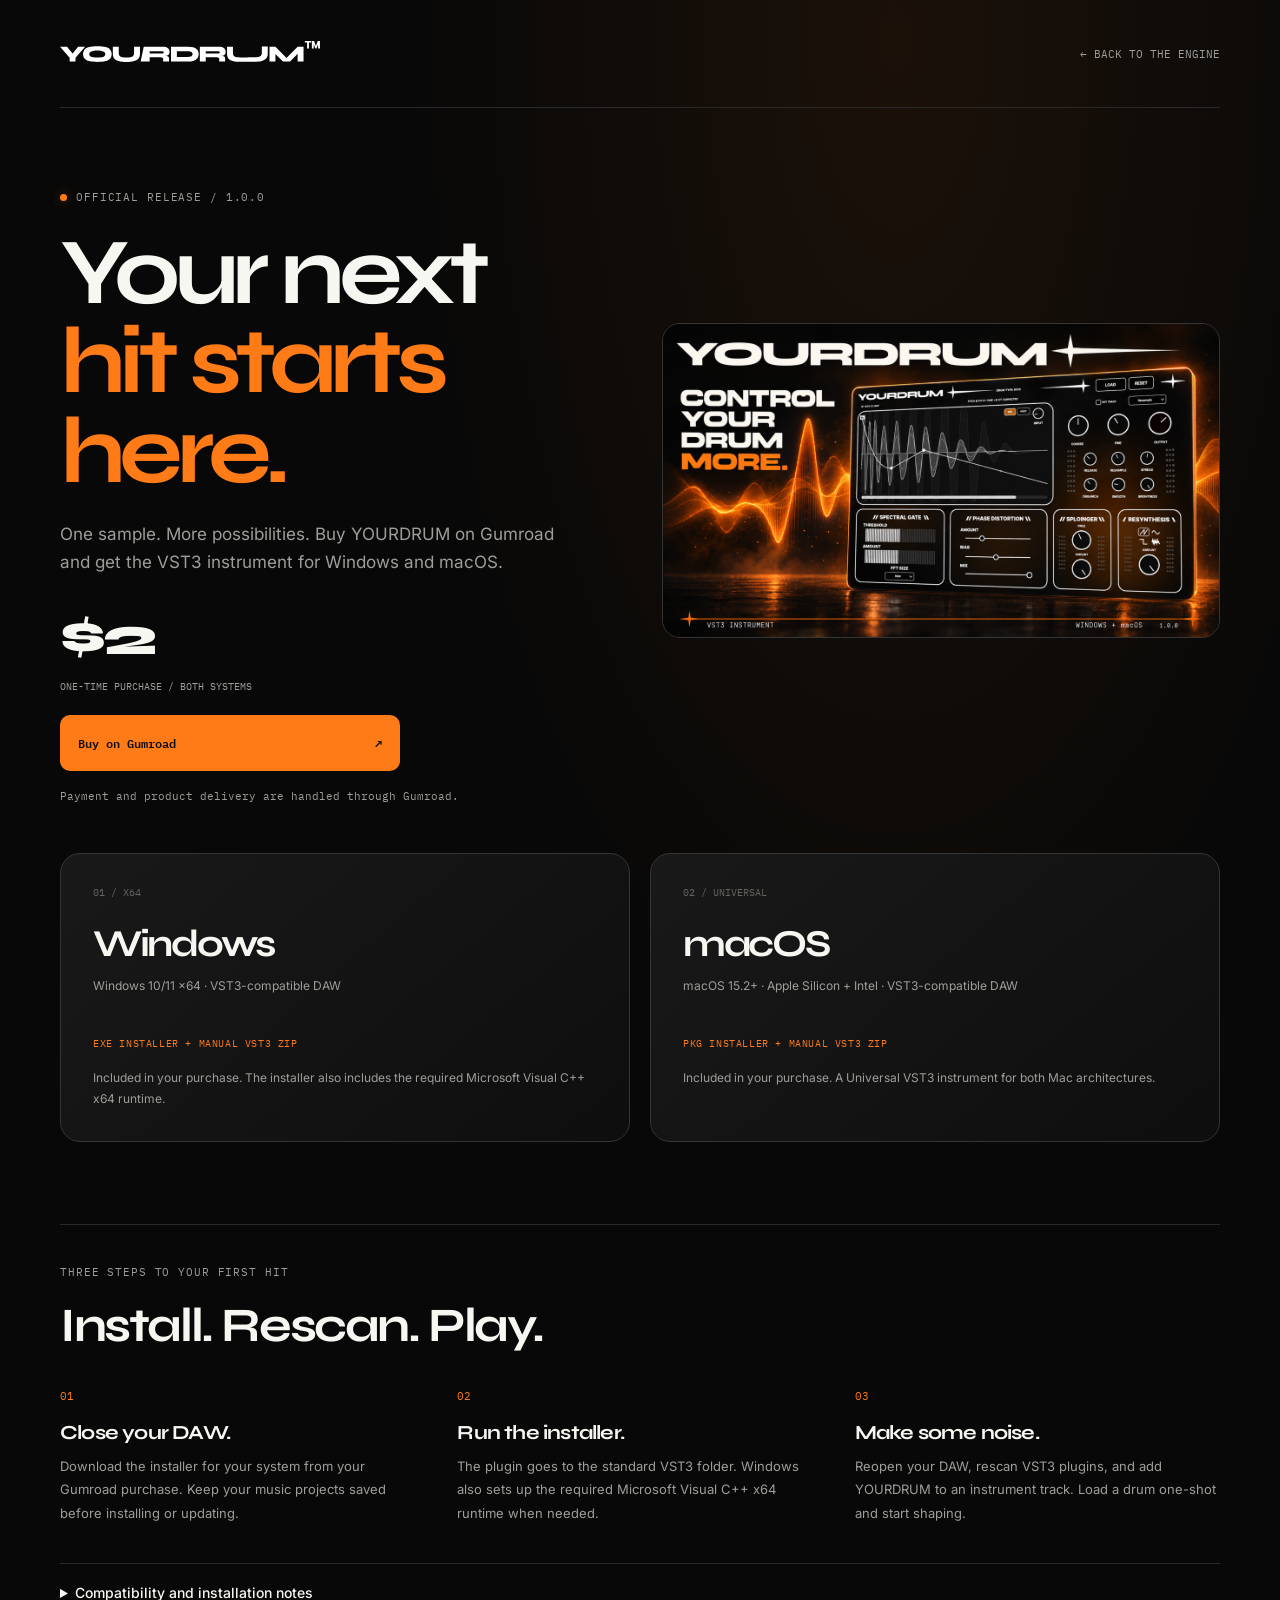
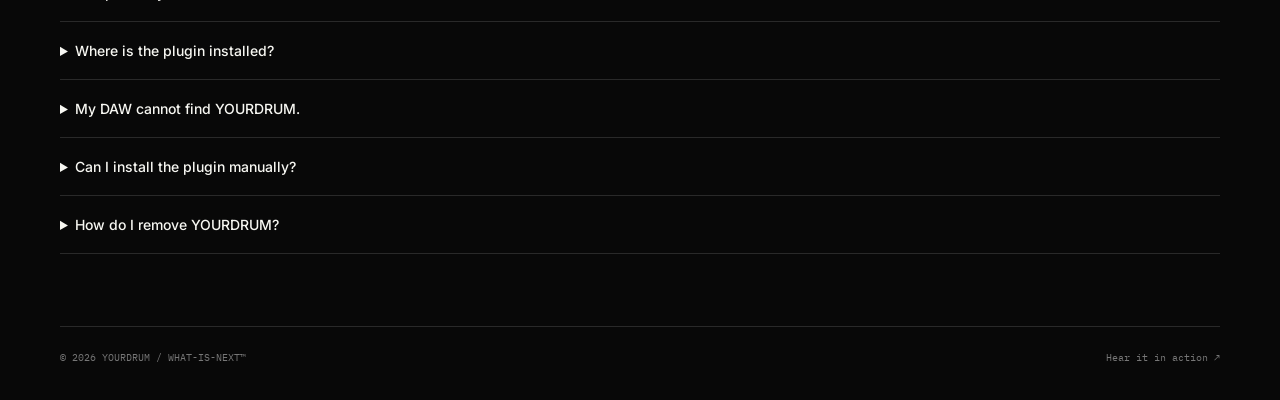
==== site/buy/index.html @ 63643c4b "Launch official YOURDRUM release with Gumroad purchase flow" ====
<!doctype html>
<html lang="en">
<head>
  <meta charset="utf-8" />
  <meta name="viewport" content="width=device-width, initial-scale=1" />
  <meta name="description" content="Buy YOURDRUM 1.0.0 on Gumroad. Windows and macOS VST3 instrument, system requirements and installation help." />
  <title>YOURDRUM — Buy on Gumroad</title>
  <link rel="canonical" href="https://yourdrum.what-is-next.vip/buy/" />
  <meta property="og:type" content="website" />
  <meta property="og:title" content="YOURDRUM — Official release" />
  <meta property="og:description" content="One sample. More possibilities. Buy YOURDRUM for Windows and macOS on Gumroad." />
  <meta property="og:url" content="https://yourdrum.what-is-next.vip/buy/" />
  <meta property="og:image" content="https://yourdrum.what-is-next.vip/assets/yourdrum-cover.png" />
  <meta name="twitter:card" content="summary_large_image" />
  <link rel="icon" href="../asdasfasfag.svg" type="image/svg+xml" />
  <link rel="stylesheet" href="../assets/fonts.css" />
  <link rel="stylesheet" href="../assets/store.css" />
  <script src="../assets/store.js" defer></script>
</head>
<body>
  <header class="nav wrap">
    <a href="../index.html" aria-label="YOURDRUM home"><img src="../asdasfasfag.svg" alt="YOURDRUM" /></a>
    <a class="back" href="../index.html">← Back to the engine</a>
  </header>
  <main class="wrap">
    <section class="purchase-intro">
      <div class="intro">
        <div class="eyebrow"><span class="status-dot"></span> OFFICIAL RELEASE / 1.0.0</div>
        <h1>Your next<br><span>hit starts here.</span></h1>
        <p>One sample. More possibilities. Buy YOURDRUM on Gumroad and get the VST3 instrument for Windows and macOS.</p>
        <div class="purchase-action"><strong>$2</strong><span>ONE-TIME PURCHASE / BOTH SYSTEMS</span></div>
        <a class="download-btn purchase-btn" href="https://gumroad.com/" data-gumroad target="_blank" rel="noopener">Buy on Gumroad <span>↗</span></a>
        <p class="purchase-note">Payment and product delivery are handled through Gumroad.</p>
      </div>
      <img class="purchase-art" src="../assets/yourdrum-cover.png" alt="YOURDRUM drum design VST3 instrument" width="1280" height="720" />
    </section>
    <section class="downloads" aria-label="System requirements">
      <article class="download-card"><div class="card-index">01 / X64</div><h2>Windows</h2><p>Windows 10/11 x64 · VST3-compatible DAW</p><div class="format">EXE INSTALLER + MANUAL VST3 ZIP</div><p>Included in your purchase. The installer also includes the required Microsoft Visual C++ x64 runtime.</p></article>
      <article class="download-card"><div class="card-index">02 / UNIVERSAL</div><h2>macOS</h2><p>macOS 15.2+ · Apple Silicon + Intel · VST3-compatible DAW</p><div class="format">PKG INSTALLER + MANUAL VST3 ZIP</div><p>Included in your purchase. A Universal VST3 instrument for both Mac architectures.</p></article>
    </section>
    <section class="installation" aria-labelledby="installTitle">
      <div class="eyebrow">THREE STEPS TO YOUR FIRST HIT</div>
      <h2 id="installTitle">Install. Rescan. Play.</h2>
      <div class="steps">
        <article><span>01</span><h3>Close your DAW.</h3><p>Download the installer for your system from your Gumroad purchase. Keep your music projects saved before installing or updating.</p></article>
        <article><span>02</span><h3>Run the installer.</h3><p>The plugin goes to the standard VST3 folder. Windows also sets up the required Microsoft Visual C++ x64 runtime when needed.</p></article>
        <article><span>03</span><h3>Make some noise.</h3><p>Reopen your DAW, rescan VST3 plugins, and add YOURDRUM to an instrument track. Load a drum one-shot and start shaping.</p></article>
      </div>
      <div class="help">
        <details><summary>Compatibility and installation notes</summary><div><p>YOURDRUM is a VST3 instrument for a compatible DAW. Windows requires Windows 10/11 x64; macOS requires 15.2 or newer and supports Apple Silicon and Intel. Audio Unit and a standalone application are not included.</p><p>The installers are unsigned and the macOS package is not notarized. Your system may ask you to approve opening the installer. The plugin uses 32-bit floating-point audio processing. On macOS, the first factory preset may appear without a name.</p></div></details>
        <details><summary>Where is the plugin installed?</summary><div><p><b>Windows</b><br><code>C:\Program Files\Common Files\VST3\YourDrum.vst3</code></p><p><b>macOS</b><br><code>/Library/Audio/Plug-Ins/VST3/YourDrum.vst3</code></p></div></details>
        <details><summary>My DAW cannot find YOURDRUM.</summary><div><p>Confirm the OS requirements, enable VST3 scanning and rescan the standard folder. YOURDRUM is an instrument: add it to an instrument or MIDI track. On Windows, confirm that Microsoft Visual C++ x64 runtime installed successfully. The macOS build requires 15.2 or newer.</p></div></details>
        <details><summary>Can I install the plugin manually?</summary><div><p>Download the manual VST3 ZIP from your Gumroad purchase, extract the archive and copy the complete <code>YourDrum.vst3</code> bundle to the folder above. On Windows, the Microsoft Visual C++ x64 runtime is still required. Then rescan plugins in your DAW.</p></div></details>
        <details><summary>How do I remove YOURDRUM?</summary><div><p>Close your DAW. On Windows, use Settings → Apps → YOURDRUM → Uninstall. On macOS, move <code>YourDrum.vst3</code> from the installation folder to the Trash. Your own samples and projects stay in their original folders.</p></div></details>
      </div>
    </section>
  </main>
  <footer class="wrap"><span>© 2026 YOURDRUM / WHAT-IS-NEXT™</span><a href="../index.html#demo">Hear it in action ↗</a></footer>
</body>
</html>
---- site/assets/fonts.css ----
@font-face {
  font-family: 'IBM Plex Mono';
  font-style: normal;
  font-weight: 400;
  font-display: swap;
  src: url(font-0.ttf) format('truetype');
}
@font-face {
  font-family: 'IBM Plex Mono';
  font-style: normal;
  font-weight: 500;
  font-display: swap;
  src: url(font-1.ttf) format('truetype');
}
@font-face {
  font-family: 'IBM Plex Mono';
  font-style: normal;
  font-weight: 600;
  font-display: swap;
  src: url(font-2.ttf) format('truetype');
}
@font-face {
  font-family: 'Inter';
  font-style: normal;
  font-weight: 400;
  font-display: swap;
  src: url(font-3.ttf) format('truetype');
}
@font-face {
  font-family: 'Inter';
  font-style: normal;
  font-weight: 500;
  font-display: swap;
  src: url(font-4.ttf) format('truetype');
}
@font-face {
  font-family: 'Inter';
  font-style: normal;
  font-weight: 600;
  font-display: swap;
  src: url(font-5.ttf) format('truetype');
}
@font-face {
  font-family: 'Inter';
  font-style: normal;
  font-weight: 700;
  font-display: swap;
  src: url(font-6.ttf) format('truetype');
}
@font-face {
  font-family: 'Inter';
  font-style: normal;
  font-weight: 800;
  font-display: swap;
  src: url(font-7.ttf) format('truetype');
}
@font-face {
  font-family: 'Syne';
  font-style: normal;
  font-weight: 500;
  font-display: swap;
  src: url(font-8.ttf) format('truetype');
}
@font-face {
  font-family: 'Syne';
  font-style: normal;
  font-weight: 600;
  font-display: swap;
  src: url(font-9.ttf) format('truetype');
}
@font-face {
  font-family: 'Syne';
  font-style: normal;
  font-weight: 700;
  font-display: swap;
  src: url(font-10.ttf) format('truetype');
}
@font-face {
  font-family: 'Syne';
  font-style: normal;
  font-weight: 800;
  font-display: swap;
  src: url(font-11.ttf) format('truetype');
}
---- site/assets/store.css ----
:root { --orange:#ff7b17; --text:#f7f7f2; --muted:#9e9e99; color-scheme:dark; }
* { box-sizing:border-box; margin:0; padding:0; }
body { background:#080808; color:var(--text); font-family:Inter,system-ui,sans-serif; background-image:radial-gradient(ellipse at 70% 2%, #ff7b1714, transparent 40%); }
a { color:inherit; text-decoration:none; }
button,input { font:inherit; }
button,a { -webkit-tap-highlight-color:transparent; }
button { cursor:pointer; }
:focus-visible { outline:2px solid var(--orange); outline-offset:5px; }
[hidden] { display:none !important; }
.wrap { width:min(1160px,calc(100% - 64px)); margin:auto; }
.nav { display:flex; align-items:center; justify-content:space-between; gap:22px; height:108px; border-bottom:1px solid #292929; }
.nav img { width:260px; max-width:100%; }
.back,.eyebrow,.release-meta,.filters button,.format,.download-btn,.manual,.package-note,.steps>article>span,.checksum,.card-index,.file-size,footer { font-family:'IBM Plex Mono',monospace; }
.back { color:var(--muted); font-size:11px; text-transform:uppercase; }
.back:hover,footer a:hover,.manual:hover { color:var(--orange); }
.intro { padding:82px 0 48px; }
.eyebrow { font-size:11px; color:var(--muted); letter-spacing:.08em; display:flex; align-items:center; gap:9px; }
.status-dot { height:7px; width:7px; border-radius:50%; background:var(--orange); box-shadow:0 0 12px #ff7b1766; }
h1,h2,h3 { font-family:Syne,Inter,sans-serif; }
h1 { font-size:clamp(50px,7.4vw,94px); line-height:.95; letter-spacing:-.07em; margin:24px 0; }
h1>span { color:var(--orange); }
.intro>p { color:var(--muted); line-height:1.65; font-size:17px; max-width:520px; }
.release-meta { display:flex; flex-wrap:wrap; gap:12px 24px; font-size:9px; color:#787873; margin-top:28px; }
.toolbar { display:flex; justify-content:space-between; gap:16px; align-items:center; margin:8px 0 20px; }
.filters { display:flex; gap:4px; border:1px solid #303030; border-radius:10px; padding:4px; }
.filters button { background:transparent; border:0; color:var(--muted); padding:11px 16px; font-size:11px; border-radius:6px; }
.filters button[aria-pressed=true] { background:var(--text); color:#080808; }
.search input { background:#111; border:1px solid #303030; color:var(--text); padding:14px 16px; border-radius:10px; width:240px; font-size:12px; }
.downloads { display:grid; grid-template-columns:repeat(2,minmax(0,1fr)); gap:20px; }
.download-card { min-width:0; padding:32px; border:1px solid #353535; border-radius:20px; background:linear-gradient(140deg,#191919,#0e0e0e); transition:border-color .2s; }
.download-card:hover { border-color:#ff7b1777; }
.card-top { display:flex; justify-content:space-between; align-items:center; gap:16px; margin-bottom:34px; }
.platform-icon { width:46px; height:46px; color:var(--text); }
.platform-icon svg { display:block; width:100%; height:100%; }
.card-index { color:#656560; font-size:10px; }
.download-card h2 { font-size:38px; letter-spacing:-.06em; margin-bottom:10px; }
.download-card>p { color:var(--muted); font-size:12px; min-height:39px; line-height:1.7; }
.format { color:var(--orange); font-size:10px; letter-spacing:.06em; margin:22px 0 18px; }
.download-btn { display:flex; justify-content:space-between; gap:16px; align-items:center; padding:18px; background:var(--orange); color:#0b0b0b; border-radius:10px; font-size:12px; font-weight:600; transition:background .2s,transform .2s; }
.download-btn:hover { background:#ff994a; transform:translateY(-2px); }
.manual { display:inline-block; font-size:10px; color:var(--muted); margin-top:18px; padding:6px 0; }
.file-size { font-size:9px; color:#888; margin-top:12px; }
.checksum { margin-top:22px; padding-top:17px; border-top:1px solid #2d2d2d; color:#999; font-size:10px; }
.checksum summary { cursor:pointer; }
.checksum code { display:block; font-size:10px; line-height:1.8; overflow-wrap:anywhere; color:#bbb; margin:12px 0 8px; }
.checksum button { border:1px solid #444; border-radius:5px; color:#bbb; background:#161616; padding:6px 10px; font-size:10px; }
.copy-status { display:block; line-height:1.6; margin-top:6px; }
.package-note { margin:24px 0 0; color:#888; font-size:10px; line-height:1.9; max-width:850px; }
.empty { border:1px solid #333; padding:30px; color:var(--muted); text-align:center; border-radius:10px; }
.installation { margin:82px 0 72px; padding-top:40px; border-top:1px solid #292929; }
.installation>h2 { font-size:clamp(32px,4vw,48px); letter-spacing:-.05em; margin:18px 0 30px; }
.steps { display:grid; grid-template-columns:repeat(3,minmax(0,1fr)); gap:32px; margin-bottom:38px; }
.steps>article>span { font-size:11px; color:var(--orange); }
.steps h3 { font-size:20px; margin:16px 0 10px; letter-spacing:-.04em; }
.steps p,.help p { font-size:13px; color:var(--muted); line-height:1.8; }
.help { border-top:1px solid #292929; }
.help details { border-bottom:1px solid #292929; padding:20px 0; }
.help summary { cursor:pointer; font-size:14px; font-weight:500; }
.help details>div { padding-top:16px; max-width:760px; }
.help p+p { margin-top:16px; }
code { overflow-wrap:anywhere; }
footer { padding:24px 0 36px; border-top:1px solid #292929; display:flex; justify-content:space-between; gap:16px; font-size:10px; color:#777; }
.sr-only { position:absolute; width:1px; height:1px; padding:0; overflow:hidden; clip:rect(0,0,0,0); white-space:nowrap; border:0; }
@media(max-width:720px) {
  .wrap { width:calc(100% - 36px); }
  .nav { height:86px; }.nav img { width:170px; }.back { font-size:9px; max-width:100px; text-align:right; }
  .intro { padding-top:52px; }h1 { font-size:clamp(46px,10vw,68px); }.intro>p { font-size:15px; }
  .toolbar { align-items:stretch; flex-direction:column; }.filters { justify-content:space-between; }.filters button { flex:1; padding:11px 8px; }.search input { width:100%; }
  .downloads,.steps { grid-template-columns:1fr; }.download-card { padding:26px; }.card-top { margin-bottom:24px; }
  .installation { margin-top:56px; }.steps { gap:28px; }footer { flex-direction:column; }
}
@media(prefers-reduced-motion:reduce) { * { transition:none !important; } }

.purchase-intro { display:grid; grid-template-columns:1fr 1fr; gap:44px; align-items:center; }
.purchase-art { width:100%; height:auto; border-radius:18px; border:1px solid #353535; }
.purchase-action { display:flex; flex-direction:column; gap:10px; margin:28px 0 20px; }
.purchase-action strong { font:800 54px Syne,Inter,sans-serif; letter-spacing:-.06em; }
.purchase-action span,.purchase-note { font:10px "IBM Plex Mono",monospace; color:#9e9e99; line-height:1.6; }
.purchase-btn { width:min(340px,100%); }
.intro .purchase-note { margin-top:16px; font-size:11px; }
.download-card .card-index { margin-bottom:22px; }
@media(max-width:900px) { .purchase-intro { grid-template-columns:1fr; gap:0; } .purchase-art { margin-bottom:36px; } }
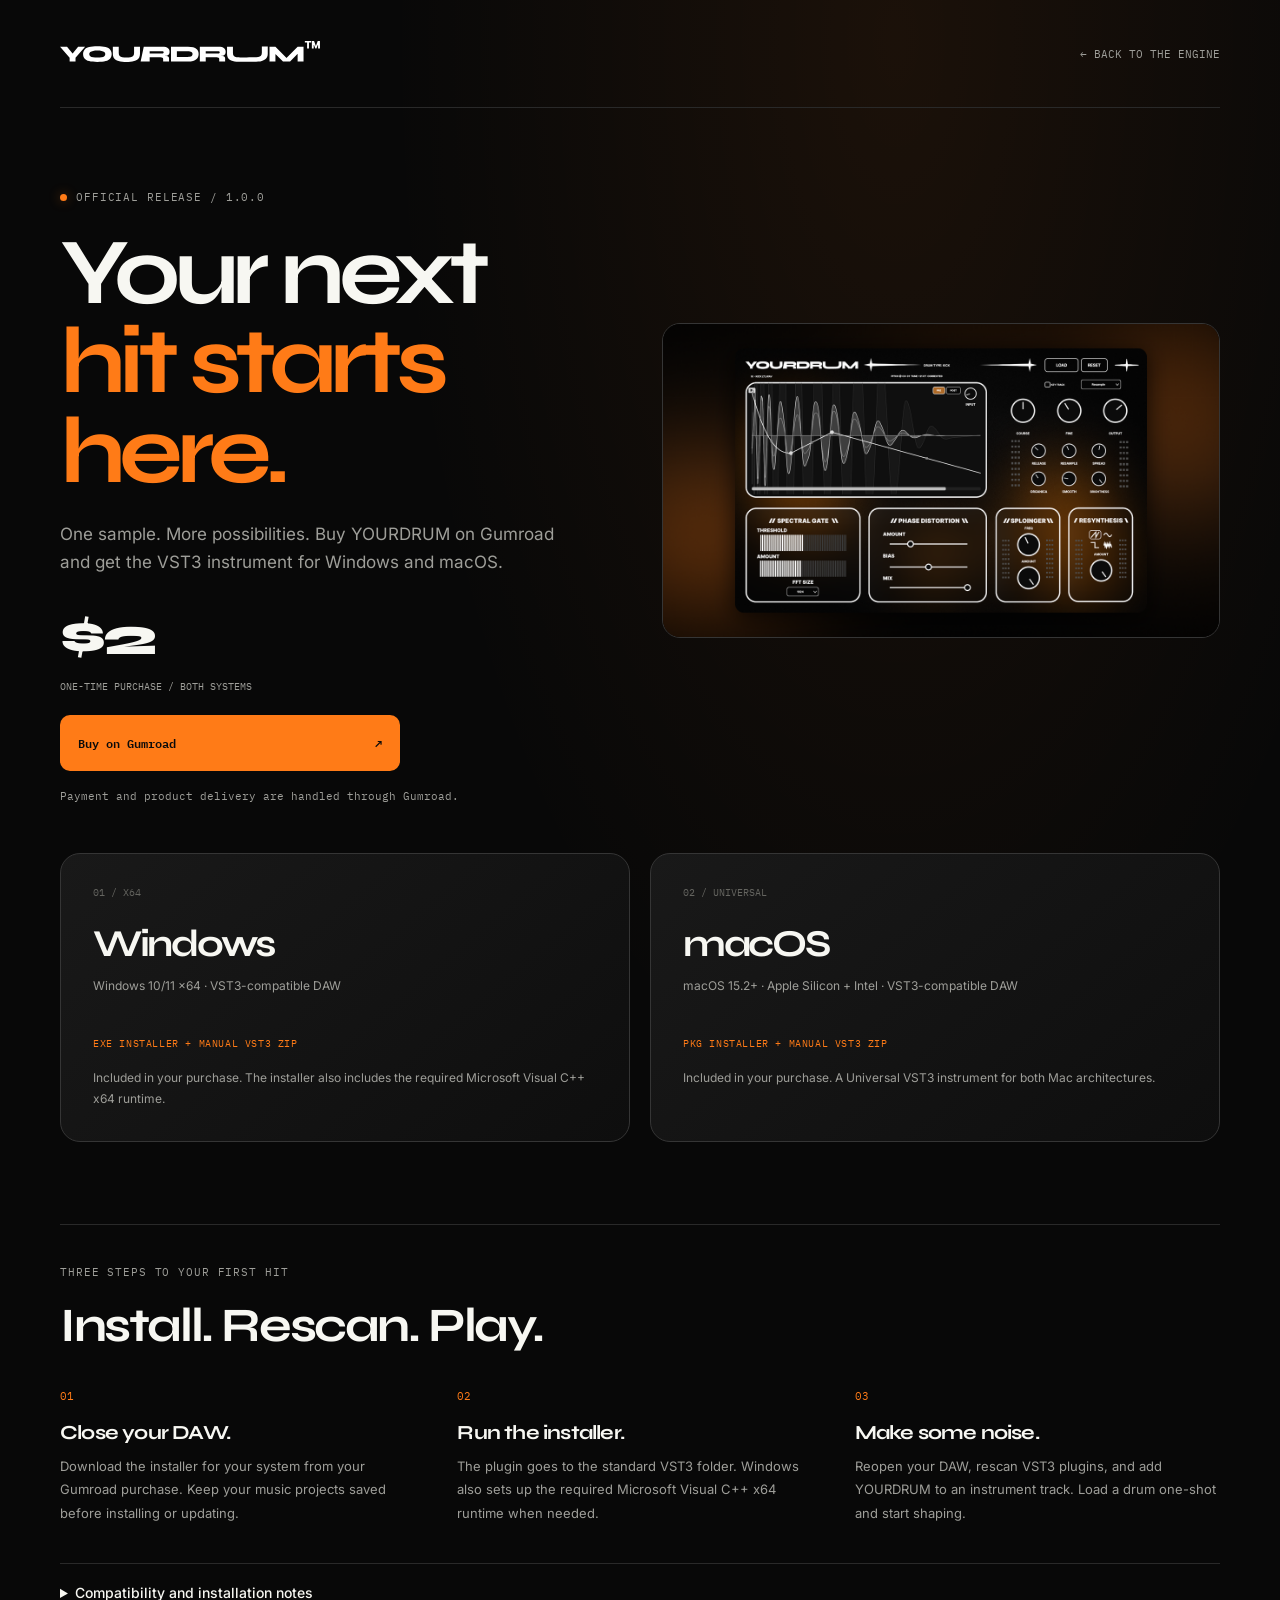
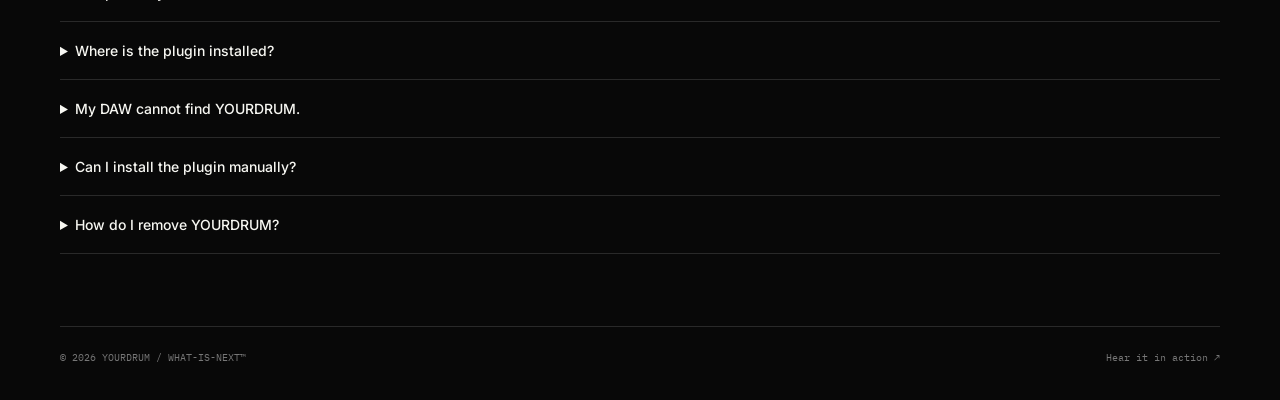
==== commit 21c4f18a: "Use actual plugin UI for product artwork" ====
--- a/site/buy/index.html
+++ b/site/buy/index.html
@@ -10,7 +10,7 @@
   <meta property="og:title" content="YOURDRUM — Official release" />
   <meta property="og:description" content="One sample. More possibilities. Buy YOURDRUM for Windows and macOS on Gumroad." />
   <meta property="og:url" content="https://yourdrum.what-is-next.vip/buy/" />
-  <meta property="og:image" content="https://yourdrum.what-is-next.vip/assets/yourdrum-cover.png" />
+  <meta property="og:image" content="https://yourdrum.what-is-next.vip/assets/yourdrum-ui-cover.png" />
   <meta name="twitter:card" content="summary_large_image" />
   <link rel="icon" href="../asdasfasfag.svg" type="image/svg+xml" />
   <link rel="stylesheet" href="../assets/fonts.css" />
@@ -32,7 +32,7 @@
         <a class="download-btn purchase-btn" href="https://gumroad.com/" data-gumroad target="_blank" rel="noopener">Buy on Gumroad <span>↗</span></a>
         <p class="purchase-note">Payment and product delivery are handled through Gumroad.</p>
       </div>
-      <img class="purchase-art" src="../assets/yourdrum-cover.png" alt="YOURDRUM drum design VST3 instrument" width="1280" height="720" />
+      <img class="purchase-art" src="../assets/yourdrum-ui-cover.png" alt="Actual YOURDRUM plugin interface with waveform editor and drum controls" width="1280" height="720" />
     </section>
     <section class="downloads" aria-label="System requirements">
       <article class="download-card"><div class="card-index">01 / X64</div><h2>Windows</h2><p>Windows 10/11 x64 · VST3-compatible DAW</p><div class="format">EXE INSTALLER + MANUAL VST3 ZIP</div><p>Included in your purchase. The installer also includes the required Microsoft Visual C++ x64 runtime.</p></article>
